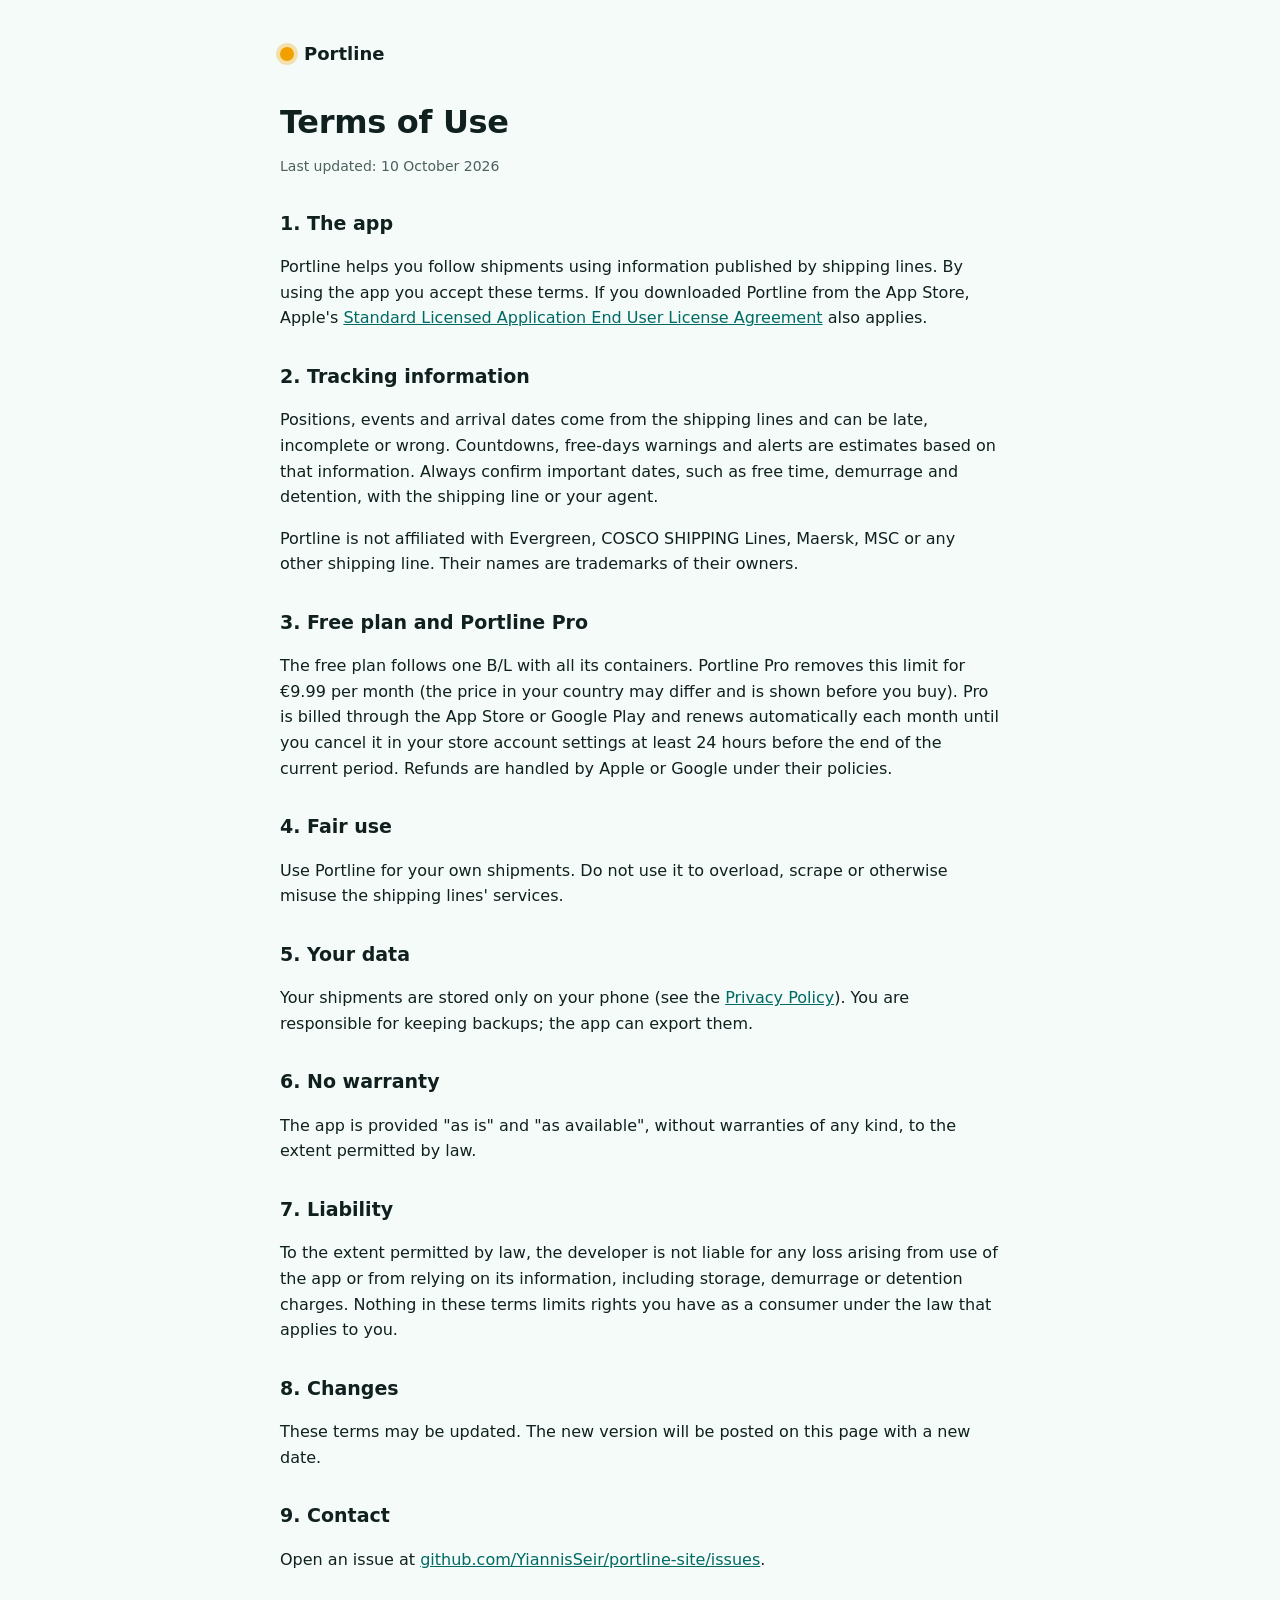
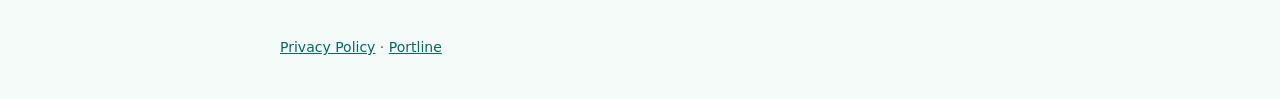
==== terms/index.html @ 8c1a659a "Portline website: Privacy Policy and Terms of Use" ====
<!doctype html>
<html lang="en">
<head>
<meta charset="utf-8">
<meta name="viewport" content="width=device-width, initial-scale=1">
<title>Portline – Terms of Use</title>
<link rel="stylesheet" href="../style.css">
</head>
<body>
<header><a class="home" href="../"><span class="dot"></span>Portline</a></header>
<main>
  <h1>Terms of Use</h1>
  <p class="date">Last updated: 10 October 2026</p>

  <h2>1. The app</h2>
  <p>Portline helps you follow shipments using information published by shipping lines. By using the app you
     accept these terms. If you downloaded Portline from the App Store, Apple's
     <a href="https://www.apple.com/legal/internet-services/itunes/dev/stdeula/">Standard Licensed Application End User License Agreement</a>
     also applies.</p>

  <h2>2. Tracking information</h2>
  <p>Positions, events and arrival dates come from the shipping lines and can be late, incomplete or wrong.
     Countdowns, free-days warnings and alerts are estimates based on that information. Always confirm important
     dates, such as free time, demurrage and detention, with the shipping line or your agent.</p>
  <p>Portline is not affiliated with Evergreen, COSCO SHIPPING Lines, Maersk, MSC or any other shipping line.
     Their names are trademarks of their owners.</p>

  <h2>3. Free plan and Portline Pro</h2>
  <p>The free plan follows one B/L with all its containers. Portline Pro removes this limit for €9.99 per month
     (the price in your country may differ and is shown before you buy). Pro is billed through the App Store or
     Google Play and renews automatically each month until you cancel it in your store account settings at least
     24 hours before the end of the current period. Refunds are handled by Apple or Google under their policies.</p>

  <h2>4. Fair use</h2>
  <p>Use Portline for your own shipments. Do not use it to overload, scrape or otherwise misuse the shipping lines'
     services.</p>

  <h2>5. Your data</h2>
  <p>Your shipments are stored only on your phone (see the <a href="../privacy/">Privacy Policy</a>). You are
     responsible for keeping backups; the app can export them.</p>

  <h2>6. No warranty</h2>
  <p>The app is provided "as is" and "as available", without warranties of any kind, to the extent permitted by law.</p>

  <h2>7. Liability</h2>
  <p>To the extent permitted by law, the developer is not liable for any loss arising from use of the app or from
     relying on its information, including storage, demurrage or detention charges. Nothing in these terms limits
     rights you have as a consumer under the law that applies to you.</p>

  <h2>8. Changes</h2>
  <p>These terms may be updated. The new version will be posted on this page with a new date.</p>

  <h2>9. Contact</h2>
  <p>Open an issue at <a href="https://github.com/YiannisSeir/portline-site/issues">github.com/YiannisSeir/portline-site/issues</a>.</p>
</main>
<footer><a href="../privacy/">Privacy Policy</a> · <a href="../">Portline</a></footer>
</body>
</html>
---- style.css ----
:root { --bg: #F4FBF8; --card: #FFFFFF; --ink: #10201F; --muted: #4D605E; --line: #D7E3E0; --accent: #006A64; --amber: #F2A000; color-scheme: light dark; }
@media (prefers-color-scheme: dark) { :root { --bg: #0E1514; --card: #172120; --ink: #E3ECEA; --muted: #9DB1AE; --line: #2A3836; --accent: #80D5CD; } }
* { box-sizing: border-box; }
body { margin: 0; background: var(--bg); color: var(--ink); font: 16px/1.6 system-ui, -apple-system, 'Segoe UI', Roboto, sans-serif; }
header { padding: 40px 20px 8px; max-width: 760px; margin: 0 auto; }
header a.home { display: inline-flex; align-items: center; gap: 10px; color: var(--ink); text-decoration: none; font-weight: 700; font-size: 18px; }
header .dot { width: 14px; height: 14px; border-radius: 7px; background: var(--amber); box-shadow: 0 0 0 4px color-mix(in srgb, var(--amber) 30%, transparent); }
main { max-width: 760px; margin: 0 auto; padding: 8px 20px 48px; }
h1 { font-size: 32px; line-height: 1.2; margin: 18px 0 4px; letter-spacing: -.3px; }
h2 { font-size: 19px; margin: 30px 0 6px; }
p, li { color: var(--ink); }
.date, .muted { color: var(--muted); font-size: 14px; }
.box { background: var(--card); border: 1px solid var(--line); border-radius: 18px; padding: 6px 20px; margin: 18px 0; }
.box li { margin: 6px 0; }
a { color: var(--accent); }
nav.links { display: flex; gap: 12px; flex-wrap: wrap; margin-top: 18px; }
nav.links a { display: inline-block; padding: 10px 18px; border-radius: 22px; background: var(--card); border: 1px solid var(--line); text-decoration: none; font-weight: 600; }
footer { max-width: 760px; margin: 0 auto; padding: 0 20px 40px; color: var(--muted); font-size: 14px; }
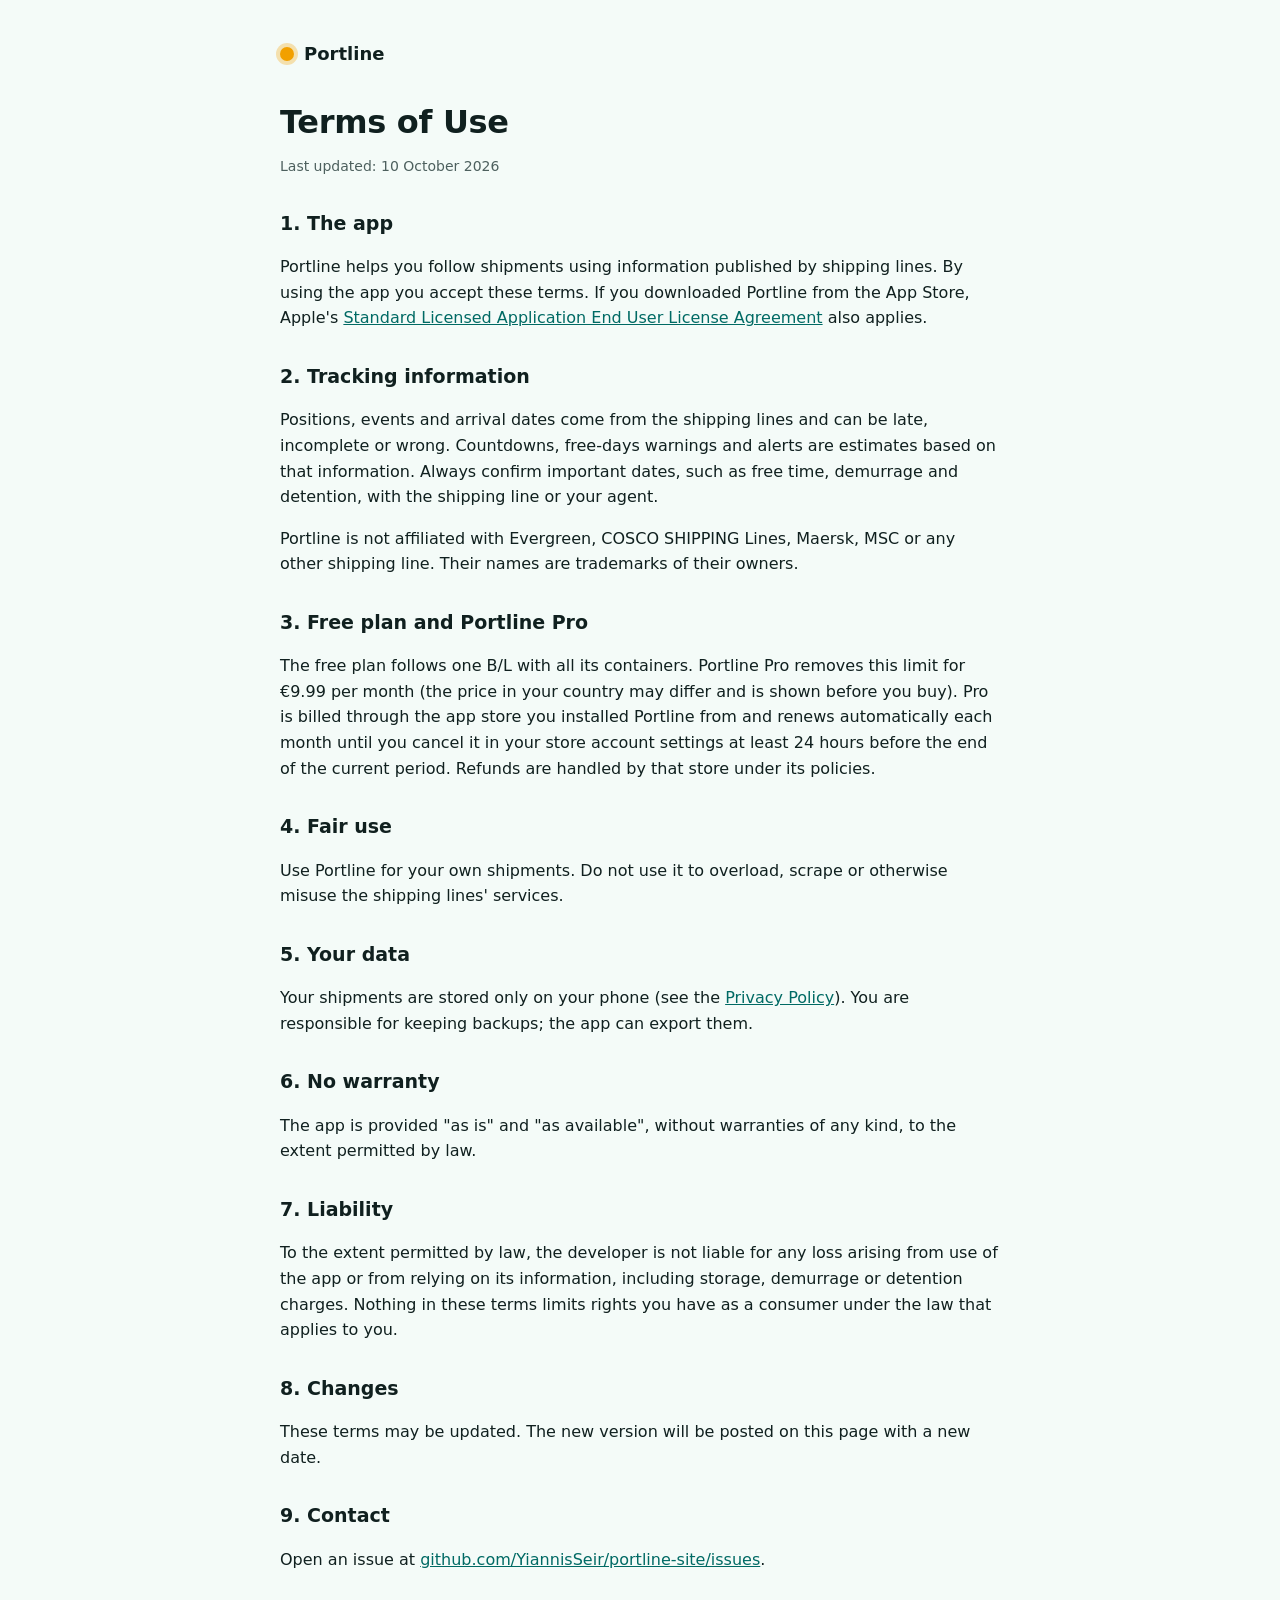
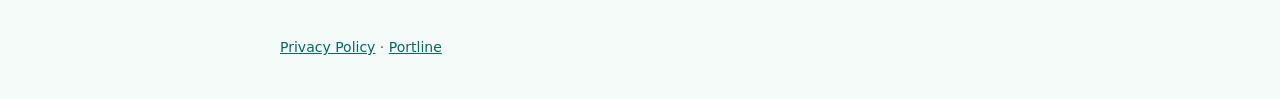
==== commit 2a726a61: "Neutral store wording" ====
--- a/terms/index.html
+++ b/terms/index.html
@@ -27,9 +27,9 @@
 
   <h2>3. Free plan and Portline Pro</h2>
   <p>The free plan follows one B/L with all its containers. Portline Pro removes this limit for €9.99 per month
-     (the price in your country may differ and is shown before you buy). Pro is billed through the App Store or
-     Google Play and renews automatically each month until you cancel it in your store account settings at least
-     24 hours before the end of the current period. Refunds are handled by Apple or Google under their policies.</p>
+     (the price in your country may differ and is shown before you buy). Pro is billed through the app store you
+     installed Portline from and renews automatically each month until you cancel it in your store account settings
+     at least 24 hours before the end of the current period. Refunds are handled by that store under its policies.</p>
 
   <h2>4. Fair use</h2>
   <p>Use Portline for your own shipments. Do not use it to overload, scrape or otherwise misuse the shipping lines'
